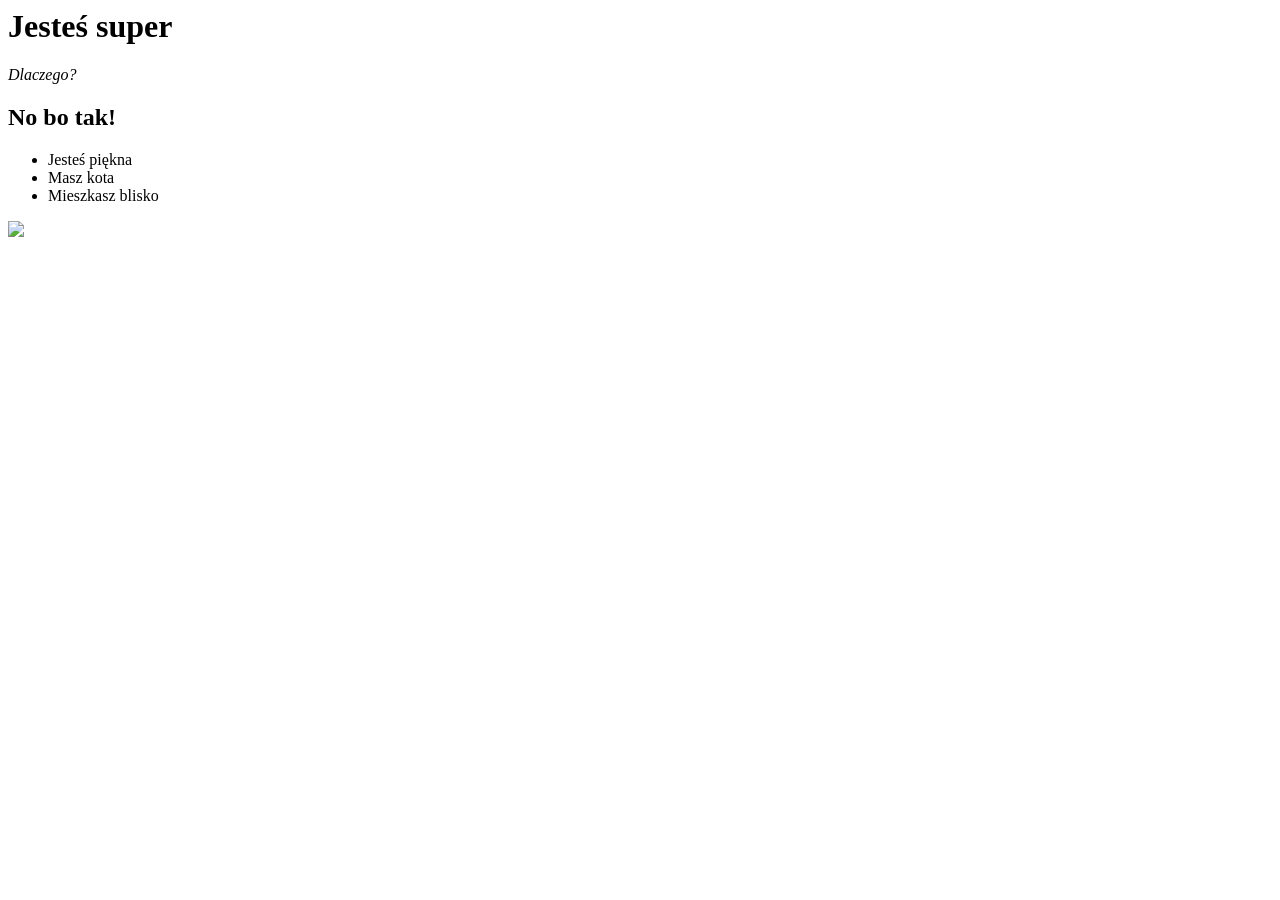
==== index.html @ 2a78205d "Add files via upload" ====
<!DOCTYPE: html>
<html>
  <head>
    <title>Elo elo</title>
  </head>
<body>
  <h1>Jesteś super</h1>
  <p><em>Dlaczego?</em></p>
  <h2>No bo tak!</h2>
  <ul>
    <li>Jesteś piękna</li>
    <li>Masz kota</li>
    <li>Mieszkasz blisko</li>
  </ul>
  <img src="https://haft-wzory.pl/wp-content/uploads/2018/09/serce_aplikacja-324x324.jpg" />
  <br>
  <iframe width="560" height="315" src="https://www.youtube.com/embed/lHxG6O0MY40?si=_wbhn8io9jqUIUYo" title="YouTube video player" frameborder="0" allow="accelerometer; autoplay; clipboard-write; encrypted-media; gyroscope; picture-in-picture; web-share" referrerpolicy="strict-origin-when-cross-origin" allowfullscreen></iframe>
  </body>
</html>
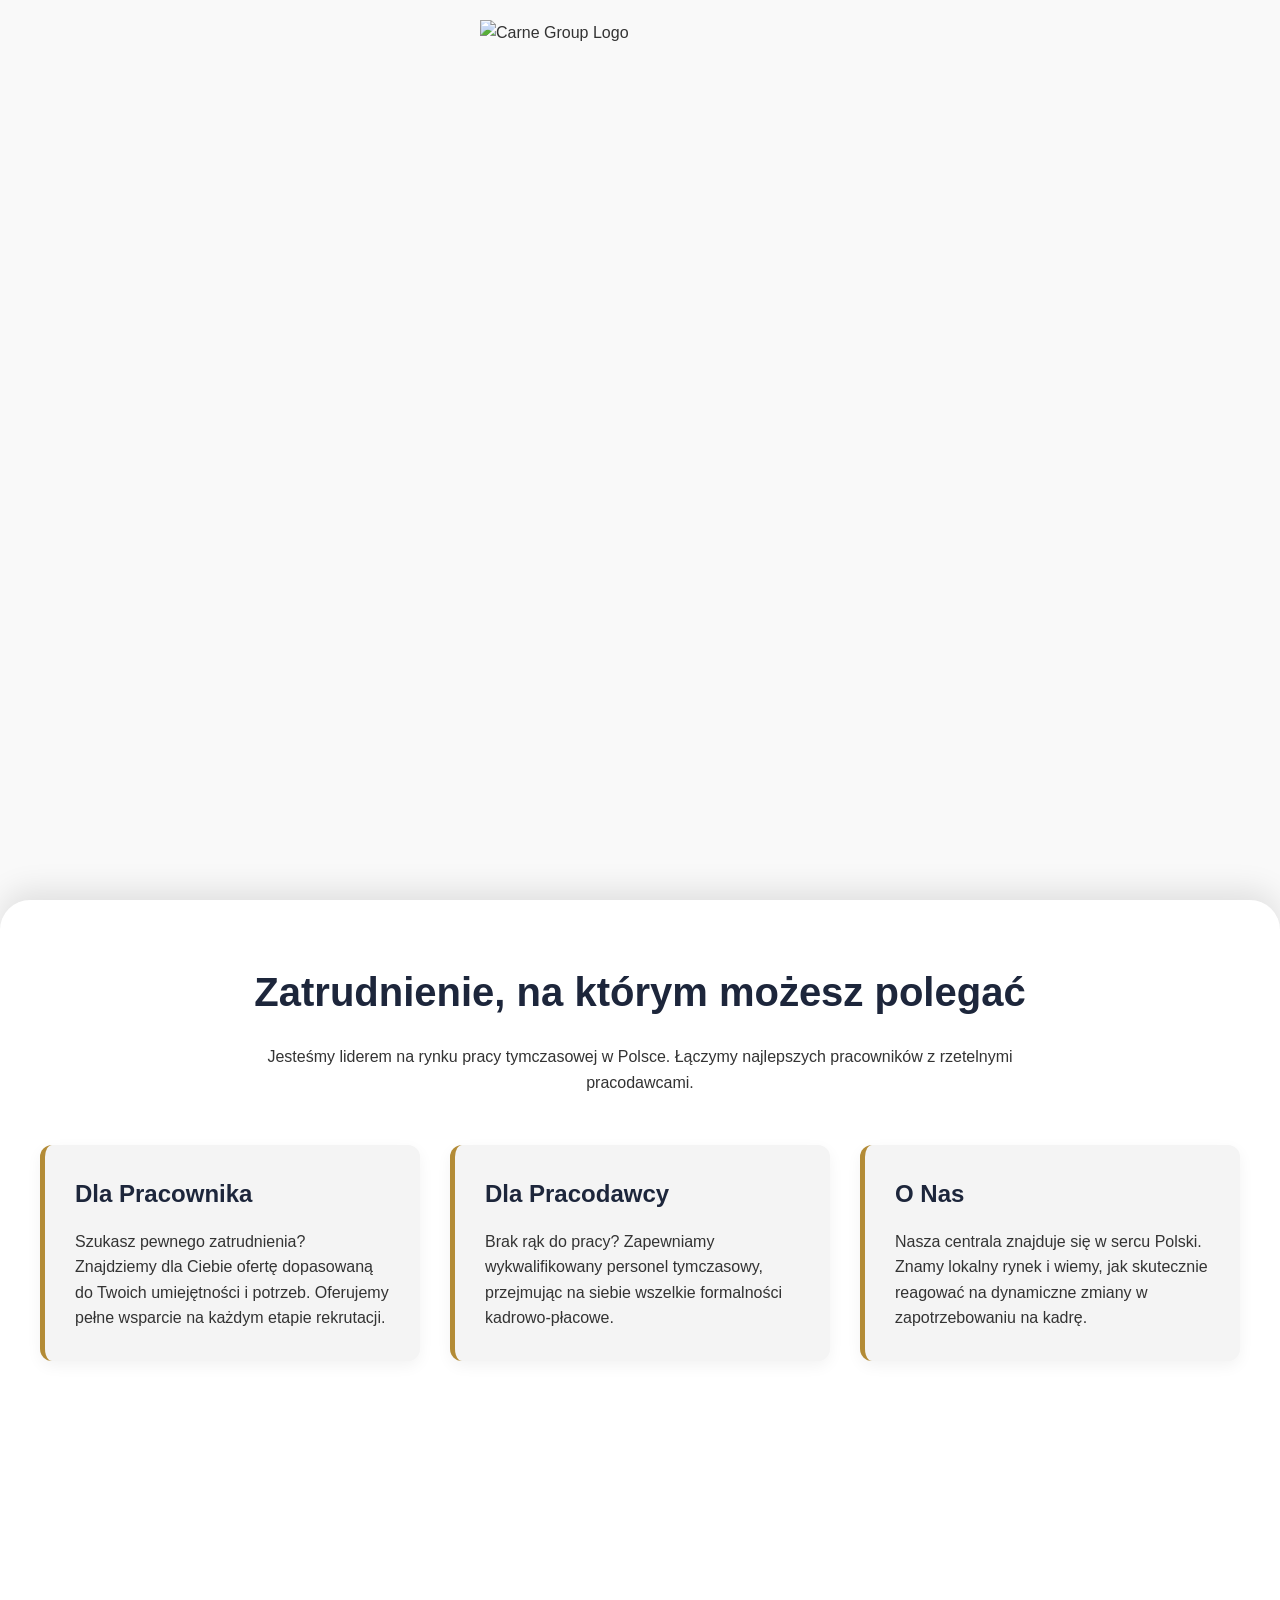
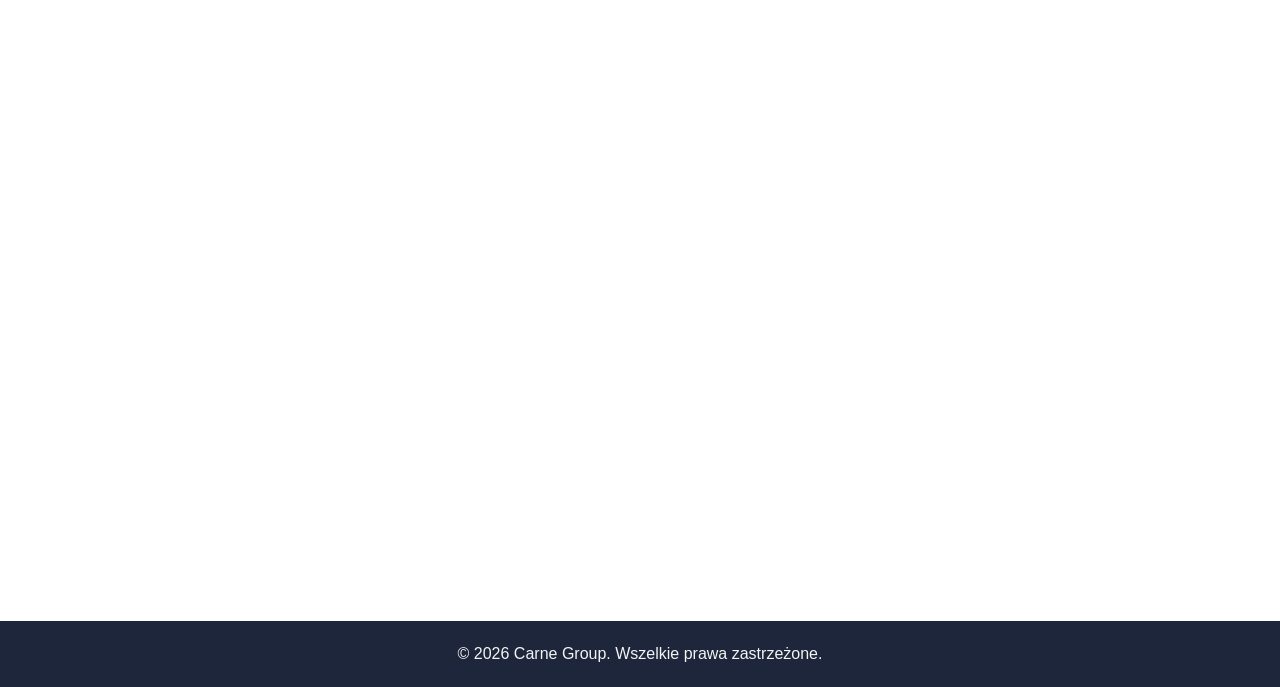
==== commit fccc9c40: "Add files via upload" ====
--- a/index.html
+++ b/index.html
@@ -1,19 +1,53 @@
-<!DOCTYPE: html>
-<html>
-  <head>
-    <title>Elo elo</title>
-  </head>
+<!DOCTYPE html>
+<html lang="pl">
+<head>
+    <meta charset="UTF-8">
+    <meta name="viewport" content="width=device-width, initial-scale=1.0">
+    <title>Carne Group - Agencja Pracy Tymczasowej</title>
+    <link rel="stylesheet" href="style.css">
+</head>
 <body>
-  <h1>Jesteś super</h1>
-  <p><em>Dlaczego?</em></p>
-  <h2>No bo tak!</h2>
-  <ul>
-    <li>Jesteś piękna</li>
-    <li>Masz kota</li>
-    <li>Mieszkasz blisko</li>
-  </ul>
-  <img src="https://haft-wzory.pl/wp-content/uploads/2018/09/serce_aplikacja-324x324.jpg" />
-  <br>
-  <iframe width="560" height="315" src="https://www.youtube.com/embed/lHxG6O0MY40?si=_wbhn8io9jqUIUYo" title="YouTube video player" frameborder="0" allow="accelerometer; autoplay; clipboard-write; encrypted-media; gyroscope; picture-in-picture; web-share" referrerpolicy="strict-origin-when-cross-origin" allowfullscreen></iframe>
-  </body>
+
+    <!-- Tło ze zdjęciem Torunia -->
+    <div class="hero-background"></div>
+
+    <!-- Pasek nawigacji z logo -->
+    <header class="navbar">
+        <div class="logo-wrapper">
+            <img src="https://encrypted-tbn0.gstatic.com/images?q=tbn:ANd9GcRkqQ-SFE1Y2m20-_0-oo4zkjGlTh2aI6SYUCr0397l5CehAdr37hMRtVAQ&s=10" alt="Carne Group Logo" class="logo-img">
+        </div>
+    </header>
+
+    <!-- Główna treść strony -->
+    <main class="content">
+        <section class="intro">
+            <h1>Zatrudnienie, na którym możesz polegać</h1>
+            <p>Jesteśmy liderem na rynku pracy tymczasowej w Polsce. Łączymy najlepszych pracowników z rzetelnymi pracodawcami.</p>
+        </section>
+
+        <section class="services">
+            <div class="card">
+                <h2>Dla Pracownika</h2>
+                <p>Szukasz pewnego zatrudnienia? Znajdziemy dla Ciebie ofertę dopasowaną do Twoich umiejętności i potrzeb. Oferujemy pełne wsparcie na każdym etapie rekrutacji.</p>
+            </div>
+            <div class="card">
+                <h2>Dla Pracodawcy</h2>
+                <p>Brak rąk do pracy? Zapewniamy wykwalifikowany personel tymczasowy, przejmując na siebie wszelkie formalności kadrowo-płacowe.</p>
+            </div>
+            <div class="card">
+                <h2>O Nas</h2>
+                <p>Nasza centrala znajduje się w sercu Polski. Znamy lokalny rynek i wiemy, jak skutecznie reagować na dynamiczne zmiany w zapotrzebowaniu na kadrę.</p>
+            </div>
+        </section>
+        
+        <!-- Dodatkowa pusta przestrzeń, aby można było przetestować przewijanie -->
+        <div class="spacer"></div>
+    </main>
+
+    <footer>
+        <p>&copy; 2026 Carne Group. Wszelkie prawa zastrzeżone.</p>
+    </footer>
+
+    <script src="script.js"></script>
+</body>
 </html>
--- a/style.css
+++ b/style.css
@@ -0,0 +1,150 @@
+/* Zmienne kolorystyczne dopasowane do logo Carne Group */
+:root {
+    --primary-dark: #1d263b; /* Ciemnogranatowe tło logo */
+    --gold: #b38b36;
+    --text-light: #f4f4f4;
+}
+
+* {
+    box-sizing: border-box;
+    margin: 0;
+    padding: 0;
+}
+
+body {
+    font-family: 'Segoe UI', Roboto, Helvetica, Arial, sans-serif;
+    color: #333;
+    line-height: 1.6;
+    background-color: #f9f9f9;
+}
+
+/* =========================================
+   TŁO - Toruńska Starówka
+   ========================================= */
+.hero-background {
+    position: fixed;
+    top: 0;
+    left: 0;
+    width: 100%;
+    height: 100vh;
+    /* Zmień 'torun.jpg' na plik ze zdjęciem z Pałacu Romantycznego */
+    background: url('https://www.tripsk.pl/wp-content/uploads/2017/02/Panorama-Torunia.jpg') center center/cover no-repeat;
+    z-index: -1;
+    transition: opacity 0.8s ease-in-out;
+}
+
+/* Kiedy strona jest przewinięta, tło znika */
+body.scrolled .hero-background {
+    opacity: 0;
+}
+
+/* =========================================
+   NAWIGACJA I LOGO
+   ========================================= */
+.navbar {
+    position: fixed;
+    top: 0;
+    left: 0;
+    width: 100%;
+    height: 120px;
+    display: flex;
+    justify-content: center;
+    align-items: center;
+    background-color: transparent;
+    transition: background-color 0.5s ease, height 0.5s ease, box-shadow 0.5s ease;
+    z-index: 100;
+}
+
+/* Zmiana paska nawigacji po przewinięciu */
+body.scrolled .navbar {
+    background-color: var(--primary-dark);
+    height: 70px;
+    box-shadow: 0 4px 10px rgba(0, 0, 0, 0.2);
+}
+
+/* Kontener na logo używa ukrywania nadmiaru (overflow: hidden),
+   aby "odciąć" tekst po przewinięciu strony */
+.logo-wrapper {
+    height: 80px;
+    width: 320px; /* Szerokość pełnego logo */
+    overflow: hidden;
+    display: flex;
+    justify-content: flex-start;
+    transition: width 0.6s cubic-bezier(0.25, 1, 0.5, 1), height 0.6s ease;
+}
+
+.logo-img {
+    height: 100%;
+    width: auto;
+    object-fit: cover;
+    object-position: left; /* Zatrzymuje obraz po lewej stronie, gdzie jest sygnet */
+}
+
+/* Zmiana logo po przewinięciu - zwężamy kontener do rozmiaru samego sygnetu */
+body.scrolled .logo-wrapper {
+    width: 85px; /* Szerokość samego sygnetu "C/G" */
+    height: 55px;
+}
+
+/* =========================================
+   TREŚĆ STRONY
+   ========================================= */
+.content {
+    margin-top: 100vh; /* Zsuwa treść poniżej początkowego pełnego ekranu tła */
+    background-color: #fff;
+    padding: 60px 20px;
+    border-top-left-radius: 30px;
+    border-top-right-radius: 30px;
+    box-shadow: 0 -10px 30px rgba(0,0,0,0.1);
+}
+
+.intro {
+    text-align: center;
+    max-width: 800px;
+    margin: 0 auto 50px auto;
+}
+
+.intro h1 {
+    color: var(--primary-dark);
+    font-size: 2.5rem;
+    margin-bottom: 20px;
+}
+
+.services {
+    display: flex;
+    flex-wrap: wrap;
+    gap: 30px;
+    justify-content: center;
+    max-width: 1200px;
+    margin: 0 auto;
+}
+
+.card {
+    background: #f4f4f4;
+    padding: 30px;
+    border-radius: 12px;
+    flex: 1 1 300px;
+    box-shadow: 0 5px 15px rgba(0,0,0,0.05);
+    border-left: 5px solid var(--gold);
+    transition: transform 0.3s ease;
+}
+
+.card:hover {
+    transform: translateY(-5px);
+}
+
+.card h2 {
+    color: var(--primary-dark);
+    margin-bottom: 15px;
+}
+
+.spacer {
+    height: 800px; /* Dodane tylko do testowania efektu scrollowania */
+}
+
+footer {
+    background-color: var(--primary-dark);
+    color: var(--text-light);
+    text-align: center;
+    padding: 20px;
+}
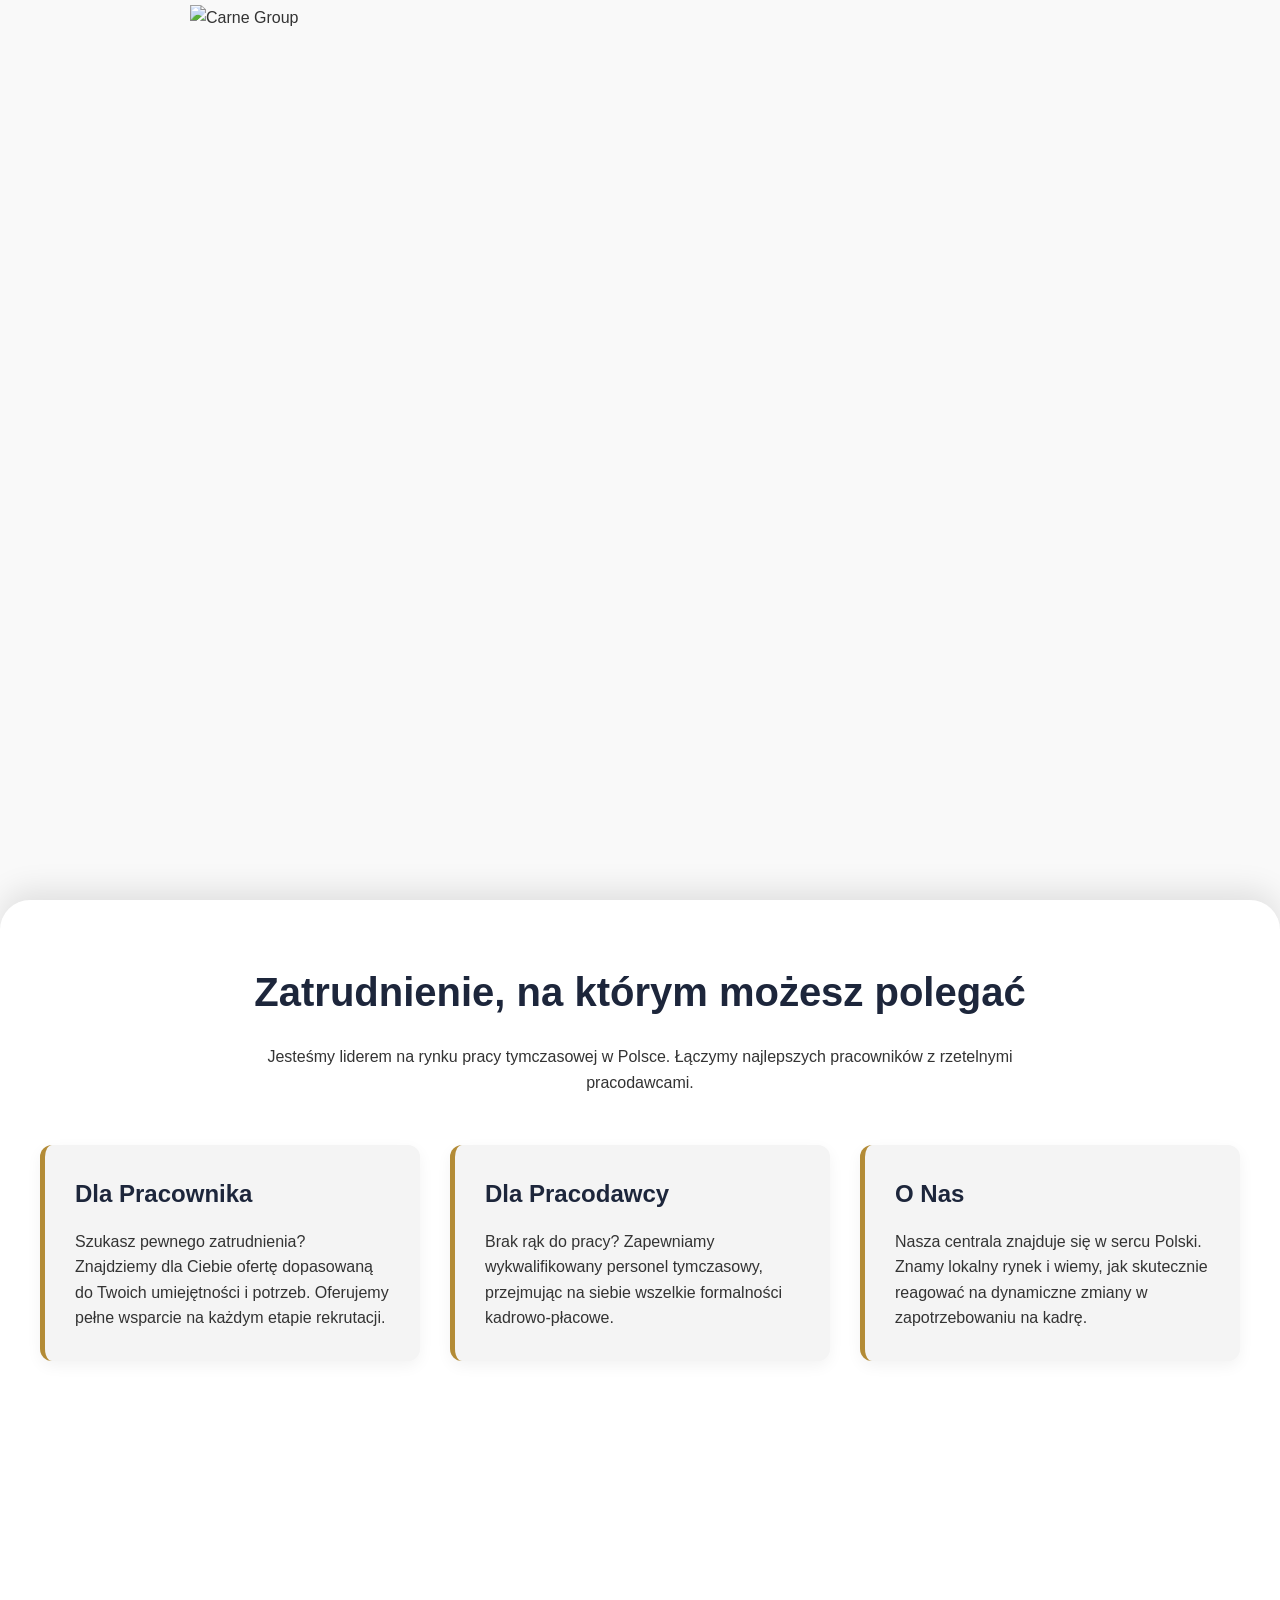
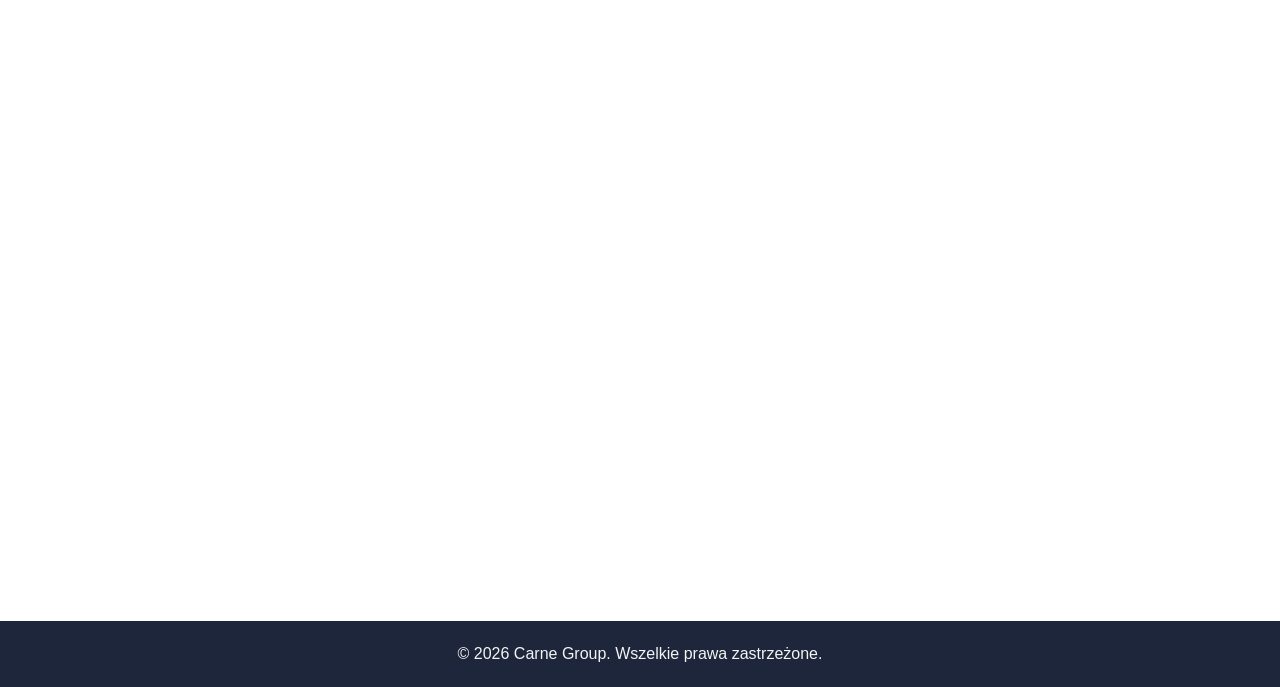
==== commit a130dd66: "Add files via upload" ====
--- a/index.html
+++ b/index.html
@@ -8,17 +8,18 @@
 </head>
 <body>
 
-    <!-- Tło ze zdjęciem Torunia -->
     <div class="hero-background"></div>
 
-    <!-- Pasek nawigacji z logo -->
     <header class="navbar">
         <div class="logo-wrapper">
-            <img src="https://encrypted-tbn0.gstatic.com/images?q=tbn:ANd9GcRkqQ-SFE1Y2m20-_0-oo4zkjGlTh2aI6SYUCr0397l5CehAdr37hMRtVAQ&s=10" alt="Carne Group Logo" class="logo-img">
+            <img
+                class="logo-img"
+                src="https://uploads.onecompiler.io/44y5fmx2z/1786643445134/images-removebg-preview.png"
+                alt="Carne Group"
+            >
         </div>
     </header>
 
-    <!-- Główna treść strony -->
     <main class="content">
         <section class="intro">
             <h1>Zatrudnienie, na którym możesz polegać</h1>
@@ -30,17 +31,18 @@
                 <h2>Dla Pracownika</h2>
                 <p>Szukasz pewnego zatrudnienia? Znajdziemy dla Ciebie ofertę dopasowaną do Twoich umiejętności i potrzeb. Oferujemy pełne wsparcie na każdym etapie rekrutacji.</p>
             </div>
+
             <div class="card">
                 <h2>Dla Pracodawcy</h2>
                 <p>Brak rąk do pracy? Zapewniamy wykwalifikowany personel tymczasowy, przejmując na siebie wszelkie formalności kadrowo-płacowe.</p>
             </div>
+
             <div class="card">
                 <h2>O Nas</h2>
                 <p>Nasza centrala znajduje się w sercu Polski. Znamy lokalny rynek i wiemy, jak skutecznie reagować na dynamiczne zmiany w zapotrzebowaniu na kadrę.</p>
             </div>
         </section>
-        
-        <!-- Dodatkowa pusta przestrzeń, aby można było przetestować przewijanie -->
+
         <div class="spacer"></div>
     </main>
 
--- a/style.css
+++ b/style.css
@@ -1,6 +1,5 @@
-/* Zmienne kolorystyczne dopasowane do logo Carne Group */
 :root {
-    --primary-dark: #1d263b; /* Ciemnogranatowe tło logo */
+    --primary-dark: #1d263b;
     --gold: #b38b36;
     --text-light: #f4f4f4;
 }
@@ -18,35 +17,25 @@
     background-color: #f9f9f9;
 }
 
-/* =========================================
-   TŁO - Toruńska Starówka
-   ========================================= */
 .hero-background {
     position: fixed;
-    top: 0;
-    left: 0;
-    width: 100%;
+    inset: 0;
     height: 100vh;
-    /* Zmień 'torun.jpg' na plik ze zdjęciem z Pałacu Romantycznego */
     background: url('https://www.tripsk.pl/wp-content/uploads/2017/02/Panorama-Torunia.jpg') center center/cover no-repeat;
     z-index: -1;
     transition: opacity 0.8s ease-in-out;
 }
 
-/* Kiedy strona jest przewinięta, tło znika */
 body.scrolled .hero-background {
     opacity: 0;
 }
 
-/* =========================================
-   NAWIGACJA I LOGO
-   ========================================= */
 .navbar {
     position: fixed;
     top: 0;
     left: 0;
     width: 100%;
-    height: 120px;
+    height: 400px;
     display: flex;
     justify-content: center;
     align-items: center;
@@ -55,53 +44,64 @@
     z-index: 100;
 }
 
-/* Zmiana paska nawigacji po przewinięciu */
+.logo-wrapper {
+    position: absolute;
+    left: 50%;
+    top: 50%;
+    transform: translate(-50%, -50%);
+    width: 900px;
+    height: 390px;
+    display: flex;
+    align-items: center;
+    justify-content: center;
+    overflow: hidden;
+    transition: width 0.6s ease, height 0.6s ease, left 0.6s ease, top 0.6s ease, transform 0.6s ease;
+}
+
+.logo-img {
+    display: block;
+    width: 100%;
+    height: 100%;
+    max-width: 900px;
+    max-height: 390px;
+    object-fit: contain;
+}
+
 body.scrolled .navbar {
     background-color: var(--primary-dark);
     height: 70px;
     box-shadow: 0 4px 10px rgba(0, 0, 0, 0.2);
 }
 
-/* Kontener na logo używa ukrywania nadmiaru (overflow: hidden),
-   aby "odciąć" tekst po przewinięciu strony */
-.logo-wrapper {
-    height: 80px;
-    width: 320px; /* Szerokość pełnego logo */
-    overflow: hidden;
-    display: flex;
-    justify-content: flex-start;
-    transition: width 0.6s cubic-bezier(0.25, 1, 0.5, 1), height 0.6s ease;
+body.scrolled .logo-wrapper {
+    left: 50%;
+    top: 50%;
+    transform: translate(-50%, -50%);
+    width: 85px;
+    height: 55px;
+    justify-content: center;
 }
 
-.logo-img {
-    height: 100%;
+body.scrolled .logo-img {
     width: auto;
-    object-fit: cover;
-    object-position: left; /* Zatrzymuje obraz po lewej stronie, gdzie jest sygnet */
+    height: 55px;
+    max-width: 85px;
+    object-fit: contain;
 }
 
-/* Zmiana logo po przewinięciu - zwężamy kontener do rozmiaru samego sygnetu */
-body.scrolled .logo-wrapper {
-    width: 85px; /* Szerokość samego sygnetu "C/G" */
-    height: 55px;
-}
-
-/* =========================================
-   TREŚĆ STRONY
-   ========================================= */
 .content {
-    margin-top: 100vh; /* Zsuwa treść poniżej początkowego pełnego ekranu tła */
+    margin-top: 100vh;
     background-color: #fff;
     padding: 60px 20px;
     border-top-left-radius: 30px;
     border-top-right-radius: 30px;
-    box-shadow: 0 -10px 30px rgba(0,0,0,0.1);
+    box-shadow: 0 -10px 30px rgba(0, 0, 0, 0.1);
 }
 
 .intro {
     text-align: center;
     max-width: 800px;
-    margin: 0 auto 50px auto;
+    margin: 0 auto 50px;
 }
 
 .intro h1 {
@@ -124,7 +124,7 @@
     padding: 30px;
     border-radius: 12px;
     flex: 1 1 300px;
-    box-shadow: 0 5px 15px rgba(0,0,0,0.05);
+    box-shadow: 0 5px 15px rgba(0, 0, 0, 0.05);
     border-left: 5px solid var(--gold);
     transition: transform 0.3s ease;
 }
@@ -139,7 +139,7 @@
 }
 
 .spacer {
-    height: 800px; /* Dodane tylko do testowania efektu scrollowania */
+    height: 800px;
 }
 
 footer {
@@ -147,4 +147,37 @@
     color: var(--text-light);
     text-align: center;
     padding: 20px;
+}
+
+@media (max-width: 900px) {
+    .navbar {
+        height: 320px;
+    }
+
+    .logo-wrapper {
+        width: 95vw;
+        height: 310px;
+    }
+
+    .logo-img {
+        max-width: 95vw;
+        max-height: 310px;
+    }
+}
+
+@media (max-width: 600px) {
+    .navbar {
+        height: 240px;
+    }
+
+    .logo-wrapper {
+        width: 100%;
+        height: 230px;
+    }
+
+    .logo-img {
+        width: 100%;
+        max-width: 100%;
+        max-height: 230px;
+    }
 }
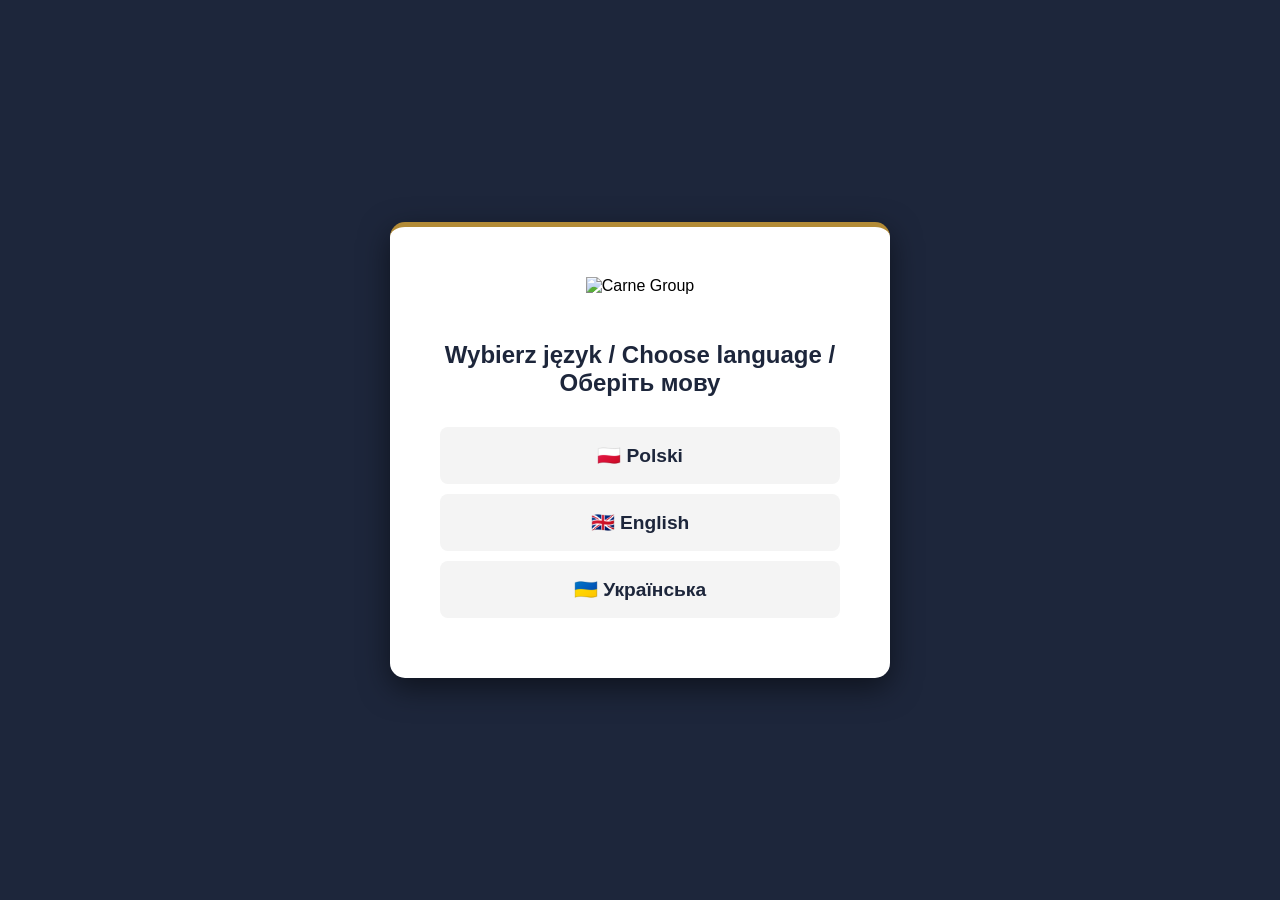
==== commit 083252b5: "Rename index(1).html to index.html" ====
--- a/index.html
+++ b/index.html
@@ -3,53 +3,99 @@
 <head>
     <meta charset="UTF-8">
     <meta name="viewport" content="width=device-width, initial-scale=1.0">
-    <title>Carne Group - Agencja Pracy Tymczasowej</title>
-    <link rel="stylesheet" href="style.css">
+    <title>Wybierz język / Choose language - Carne Group</title>
+    <style>
+        * {
+            box-sizing: border-box;
+        }
+
+        body {
+            margin: 0;
+            padding: 20px;
+            min-height: 100vh;
+            display: flex;
+            justify-content: center;
+            align-items: center;
+            background-color: #1d263b;
+            font-family: 'Segoe UI', sans-serif;
+            text-align: center;
+        }
+
+        .lang-container {
+            width: 100%;
+            max-width: 500px;
+            background: white;
+            padding: 50px;
+            border-radius: 15px;
+            box-shadow: 0 10px 30px rgba(0, 0, 0, 0.5);
+            border-top: 5px solid #b38b36;
+        }
+
+        .logo {
+            max-width: 200px;
+            width: 100%;
+            margin-bottom: 30px;
+        }
+
+        h1 {
+            color: #1d263b;
+            font-size: 1.5rem;
+            margin-bottom: 30px;
+        }
+
+        .btn-lang {
+            display: block;
+            width: 100%;
+            padding: 15px 30px;
+            margin: 10px 0;
+            background-color: #f4f4f4;
+            color: #1d263b;
+            text-decoration: none;
+            font-size: 1.2rem;
+            font-weight: bold;
+            border-radius: 8px;
+            transition: all 0.3s ease;
+            border: 2px solid transparent;
+        }
+
+        .btn-lang:hover {
+            background-color: #b38b36;
+            color: white;
+            border-color: #b38b36;
+            transform: translateY(-3px);
+        }
+
+        @media (max-width: 600px) {
+            .lang-container {
+                padding: 30px 20px;
+            }
+
+            h1 {
+                font-size: 1.2rem;
+            }
+
+            .btn-lang {
+                font-size: 1rem;
+                padding: 13px 20px;
+            }
+        }
+    </style>
 </head>
 <body>
 
-    <div class="hero-background"></div>
+    <div class="lang-container">
+        <img
+            src="https://uploads.onecompiler.io/44y5fmx2z/1786643445134/images-removebg-preview.png"
+            alt="Carne Group"
+            class="logo"
+        >
 
-    <header class="navbar">
-        <div class="logo-wrapper">
-            <img
-                class="logo-img"
-                src="https://uploads.onecompiler.io/44y5fmx2z/1786643445134/images-removebg-preview.png"
-                alt="Carne Group"
-            >
-        </div>
-    </header>
+        <h1>Wybierz język / Choose language / Оберіть мову</h1>
 
-    <main class="content">
-        <section class="intro">
-            <h1>Zatrudnienie, na którym możesz polegać</h1>
-            <p>Jesteśmy liderem na rynku pracy tymczasowej w Polsce. Łączymy najlepszych pracowników z rzetelnymi pracodawcami.</p>
-        </section>
+        <a href="pl.html" class="btn-lang">🇵🇱 Polski</a>
+        <a href="eng.html" class="btn-lang">🇬🇧 English</a>
+        <a href="ua.html" class="btn-lang">🇺🇦 Українська</a>
+    </div>
 
-        <section class="services">
-            <div class="card">
-                <h2>Dla Pracownika</h2>
-                <p>Szukasz pewnego zatrudnienia? Znajdziemy dla Ciebie ofertę dopasowaną do Twoich umiejętności i potrzeb. Oferujemy pełne wsparcie na każdym etapie rekrutacji.</p>
-            </div>
-
-            <div class="card">
-                <h2>Dla Pracodawcy</h2>
-                <p>Brak rąk do pracy? Zapewniamy wykwalifikowany personel tymczasowy, przejmując na siebie wszelkie formalności kadrowo-płacowe.</p>
-            </div>
-
-            <div class="card">
-                <h2>O Nas</h2>
-                <p>Nasza centrala znajduje się w sercu Polski. Znamy lokalny rynek i wiemy, jak skutecznie reagować na dynamiczne zmiany w zapotrzebowaniu na kadrę.</p>
-            </div>
-        </section>
-
-        <div class="spacer"></div>
-    </main>
-
-    <footer>
-        <p>&copy; 2026 Carne Group. Wszelkie prawa zastrzeżone.</p>
-    </footer>
-
-    <script src="script.js"></script>
 </body>
-</html>+</html>
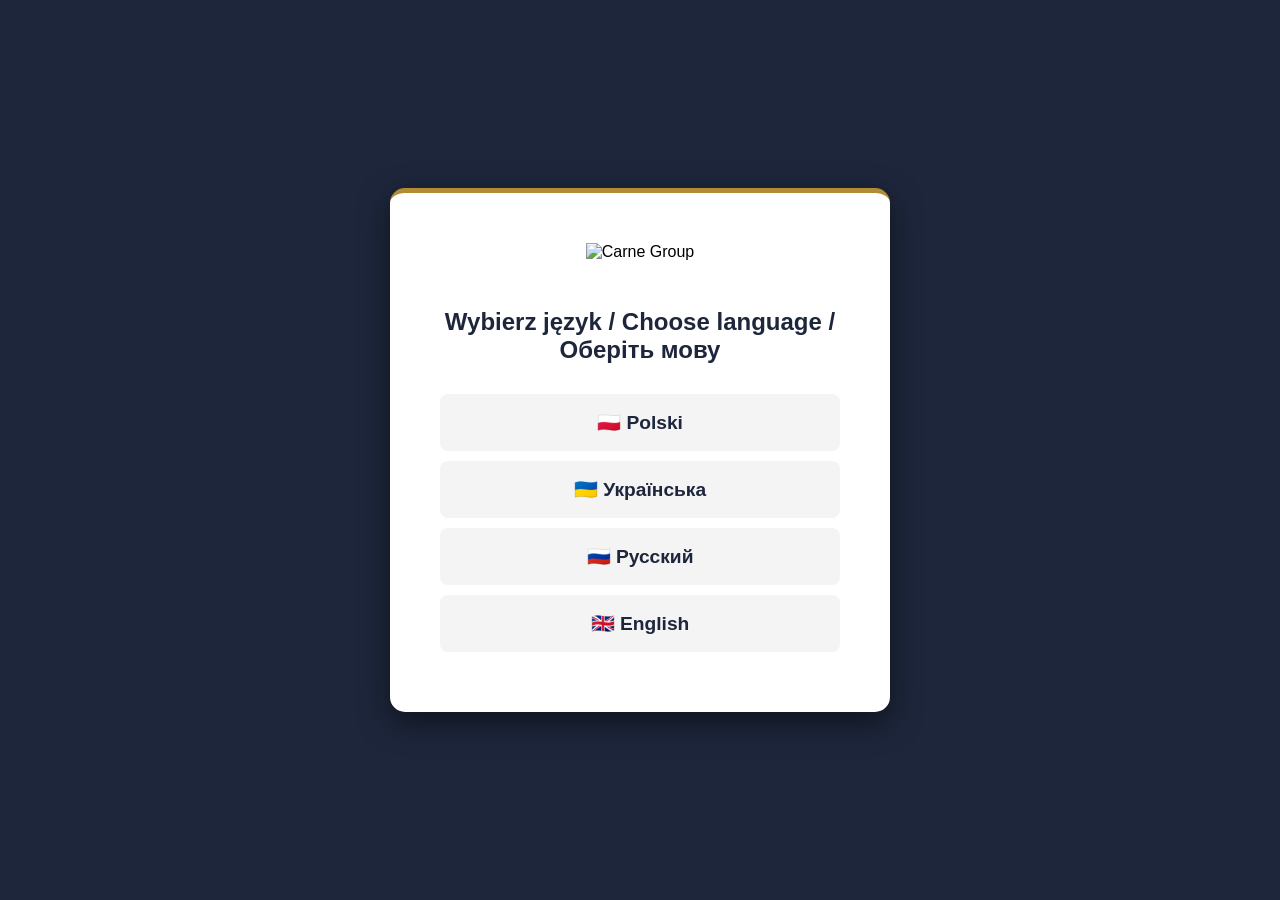
==== commit 85cdc4dc: "Add files via upload" ====
--- a/index.html
+++ b/index.html
@@ -56,6 +56,8 @@
             border-radius: 8px;
             transition: all 0.3s ease;
             border: 2px solid transparent;
+            cursor: pointer; /* Dodane dla przycisków */
+            font-family: inherit; /* Dodane, by czcionka dziedziczyła się poprawnie */
         }
 
         .btn-lang:hover {
@@ -91,11 +93,11 @@
         >
 
         <h1>Wybierz język / Choose language / Оберіть мову</h1>
-
-        <a href="pl.html" class="btn-lang">🇵🇱 Polski</a>
-        <a href="eng.html" class="btn-lang">🇬🇧 English</a>
-        <a href="ua.html" class="btn-lang">🇺🇦 Українська</a>
+        <button onclick="enterSite('pl')" class="btn-lang">🇵🇱 Polski</button>
+        <button onclick="enterSite('ua')" class="btn-lang">🇺🇦 Українська</button>
+        <button onclick="enterSite('ru')" class="btn-lang">🇷🇺 Русский</button>
+        <button onclick="enterSite('en')" class="btn-lang">🇬🇧 English</button>
     </div>
-
+    <script src="script.js"></script>
 </body>
-</html>
+</html>
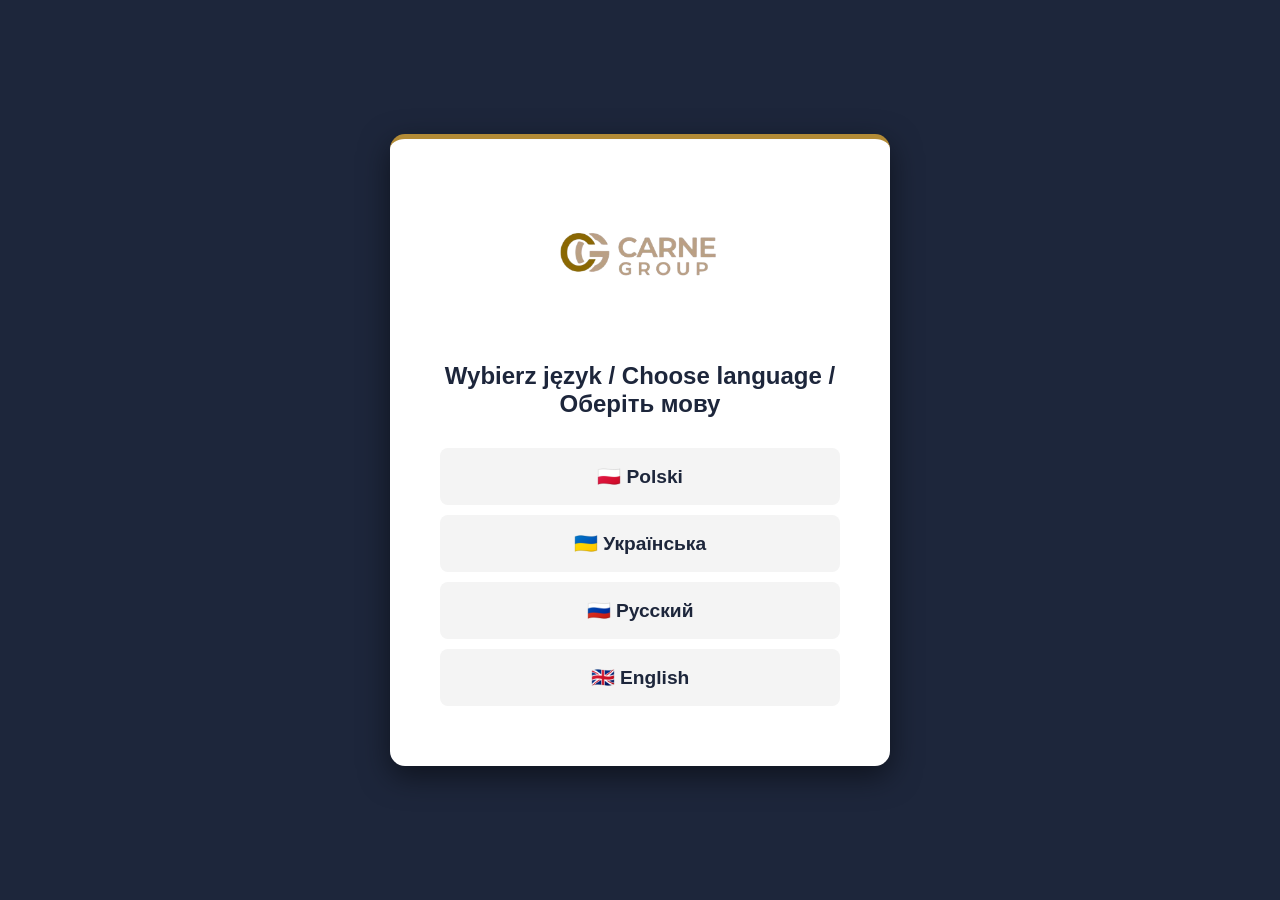
==== commit e65ce27a: "Update logo image source in index.html" ====
--- a/index.html
+++ b/index.html
@@ -87,7 +87,7 @@
 
     <div class="lang-container">
         <img
-            src="https://uploads.onecompiler.io/44y5fmx2z/1786643445134/images-removebg-preview.png"
+            src="carnelogo.png"
             alt="Carne Group"
             class="logo"
         >
@@ -100,4 +100,4 @@
     </div>
     <script src="script.js"></script>
 </body>
-</html>+</html>
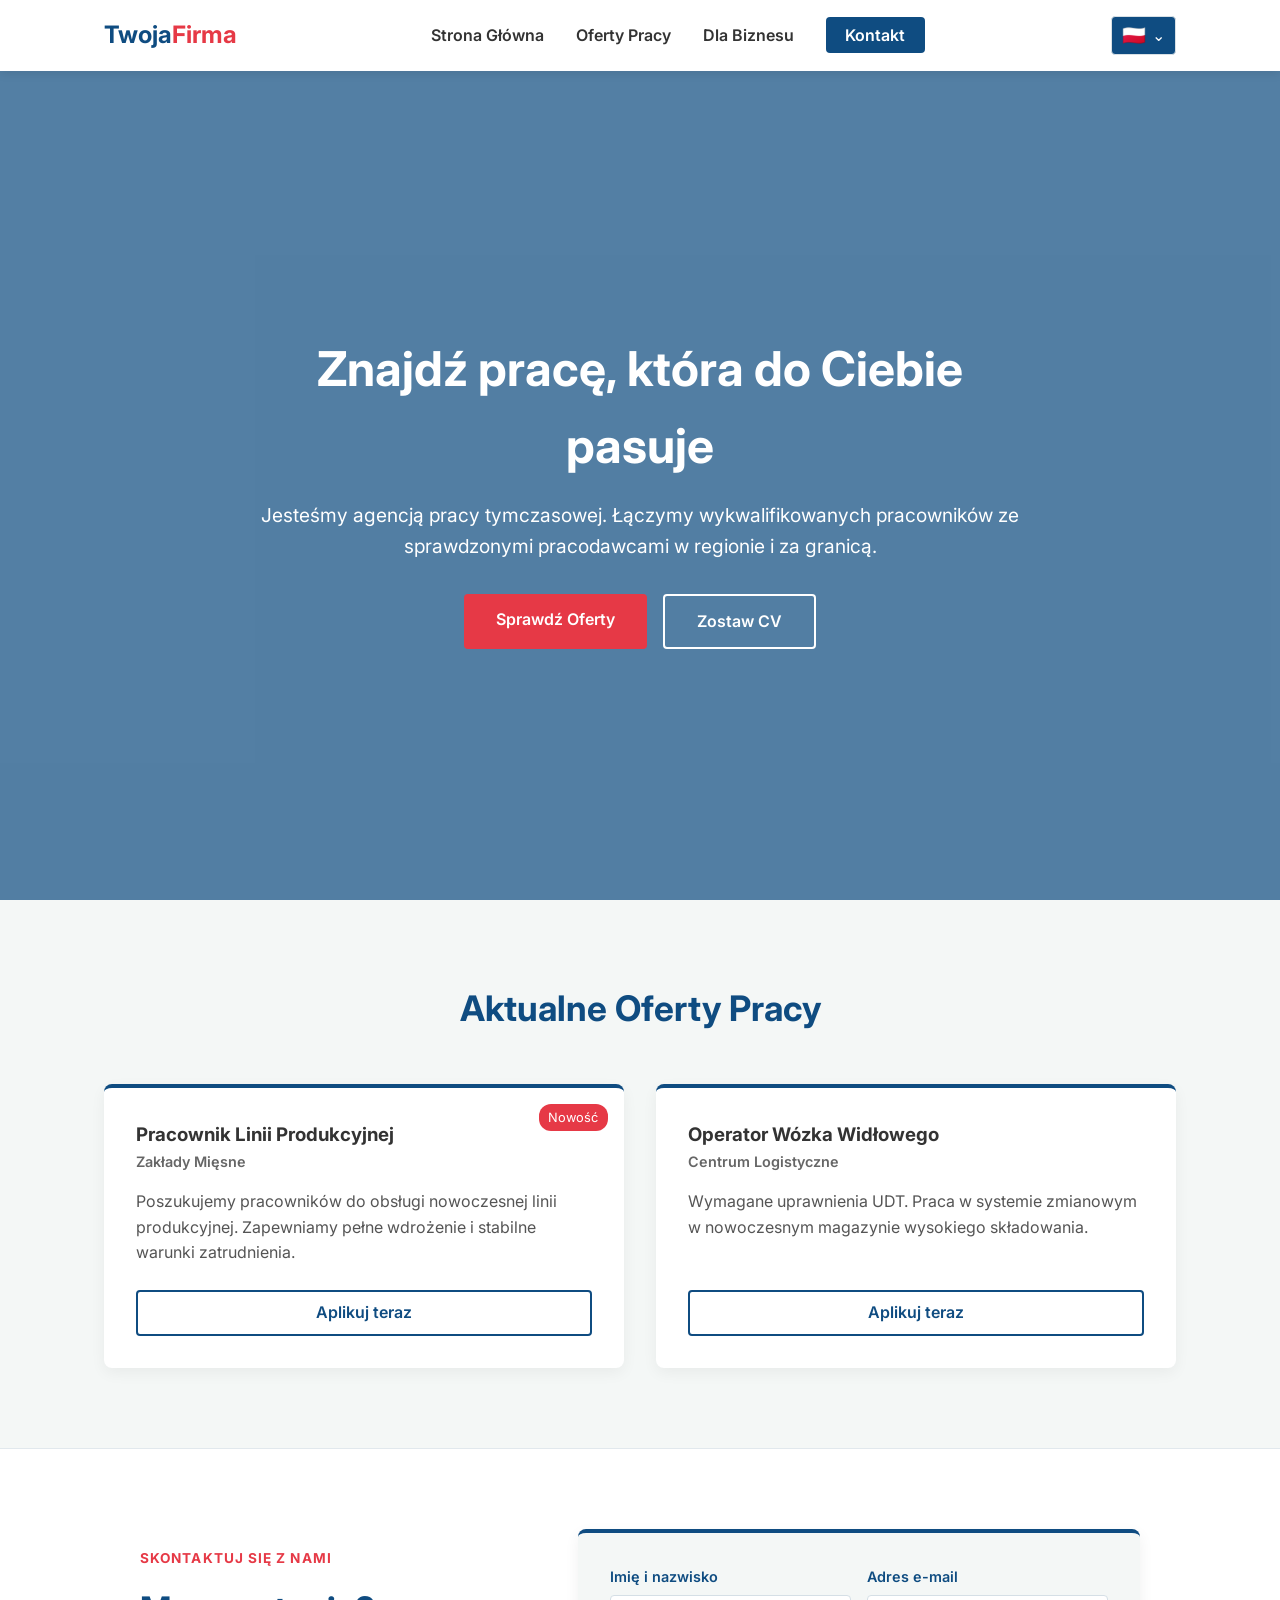
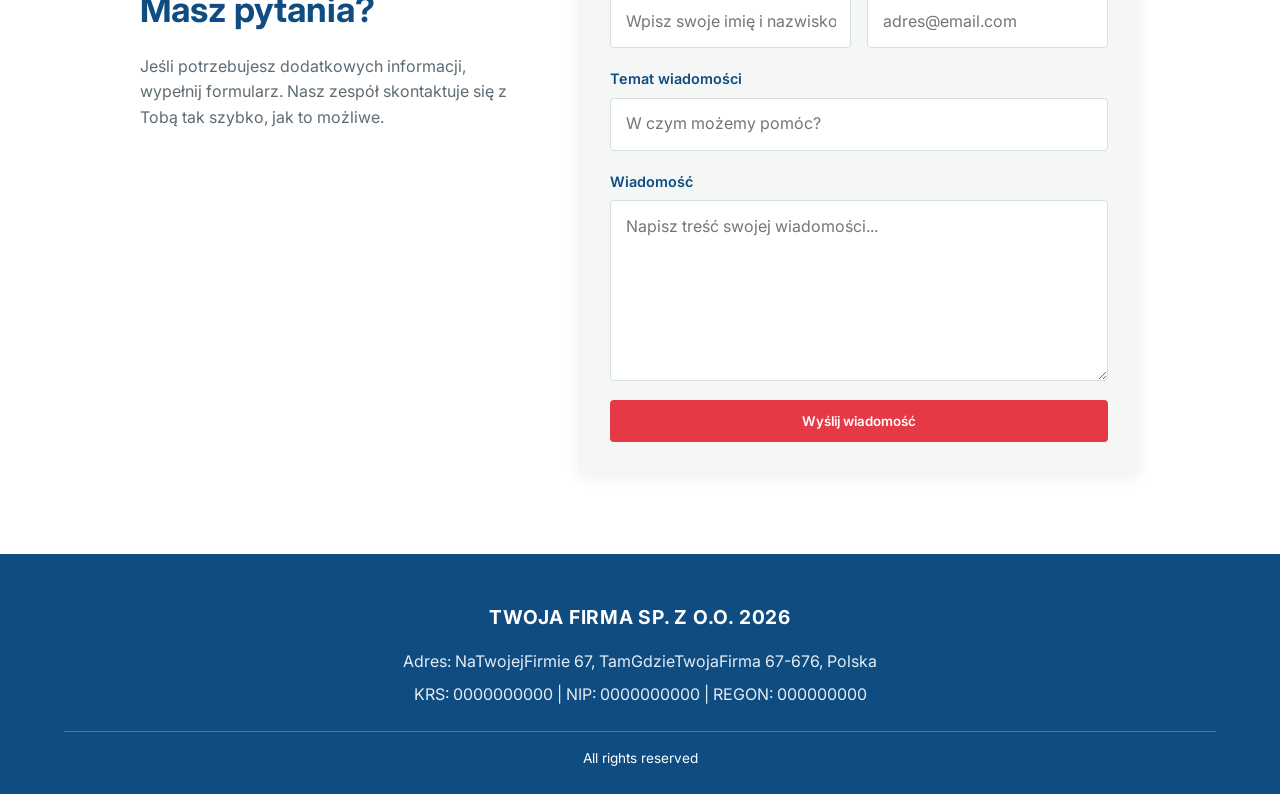
==== commit d76c6862: "Add files via upload" ====
--- a/index.html
+++ b/index.html
@@ -3,101 +3,131 @@
 <head>
     <meta charset="UTF-8">
     <meta name="viewport" content="width=device-width, initial-scale=1.0">
-    <title>Wybierz język / Choose language - Carne Group</title>
-    <style>
-        * {
-            box-sizing: border-box;
-        }
-
-        body {
-            margin: 0;
-            padding: 20px;
-            min-height: 100vh;
-            display: flex;
-            justify-content: center;
-            align-items: center;
-            background-color: #1d263b;
-            font-family: 'Segoe UI', sans-serif;
-            text-align: center;
-        }
-
-        .lang-container {
-            width: 100%;
-            max-width: 500px;
-            background: white;
-            padding: 50px;
-            border-radius: 15px;
-            box-shadow: 0 10px 30px rgba(0, 0, 0, 0.5);
-            border-top: 5px solid #b38b36;
-        }
-
-        .logo {
-            max-width: 200px;
-            width: 100%;
-            margin-bottom: 30px;
-        }
-
-        h1 {
-            color: #1d263b;
-            font-size: 1.5rem;
-            margin-bottom: 30px;
-        }
-
-        .btn-lang {
-            display: block;
-            width: 100%;
-            padding: 15px 30px;
-            margin: 10px 0;
-            background-color: #f4f4f4;
-            color: #1d263b;
-            text-decoration: none;
-            font-size: 1.2rem;
-            font-weight: bold;
-            border-radius: 8px;
-            transition: all 0.3s ease;
-            border: 2px solid transparent;
-            cursor: pointer; /* Dodane dla przycisków */
-            font-family: inherit; /* Dodane, by czcionka dziedziczyła się poprawnie */
-        }
-
-        .btn-lang:hover {
-            background-color: #b38b36;
-            color: white;
-            border-color: #b38b36;
-            transform: translateY(-3px);
-        }
-
-        @media (max-width: 600px) {
-            .lang-container {
-                padding: 30px 20px;
-            }
-
-            h1 {
-                font-size: 1.2rem;
-            }
-
-            .btn-lang {
-                font-size: 1rem;
-                padding: 13px 20px;
-            }
-        }
-    </style>
+    <title>Agencja HR | Szablon Korporacyjny</title>
+    <link rel="stylesheet" href="styles.css">
+    <link href="https://fonts.googleapis.com/css2?family=Inter:wght@300;400;600;700&display=swap" rel="stylesheet">
 </head>
 <body>
 
-    <div class="lang-container">
-        <img
-            src="carnelogo.png"
-            alt="Carne Group"
-            class="logo"
-        >
+    <header class="header">
+        <nav class="navbar">
+            <div class="logo">
+                <a href="#">Twoja<span>Firma</span></a>
+            </div>
 
-        <h1>Wybierz język / Choose language / Оберіть мову</h1>
-        <button onclick="enterSite('pl')" class="btn-lang">🇵🇱 Polski</button>
-        <button onclick="enterSite('ua')" class="btn-lang">🇺🇦 Українська</button>
-        <button onclick="enterSite('ru')" class="btn-lang">🇷🇺 Русский</button>
-        <button onclick="enterSite('en')" class="btn-lang">🇬🇧 English</button>
-    </div>
+            <ul class="nav-links">
+                <li><a href="#home">Strona Główna</a></li>
+                <li><a href="#oferty">Oferty Pracy</a></li>
+                <li><a href="#uslugi">Dla Biznesu</a></li>
+                <li><a href="#kontakt" class="nav-cta">Kontakt</a></li>
+            </ul>
+
+            <div class="language-selector">
+                <button class="language-button" type="button" aria-expanded="false" aria-label="Wybierz język">
+                    <span class="selected-flag">🇵🇱</span>
+                    <span class="language-arrow">⌄</span>
+                </button>
+
+                <div class="language-menu">
+                    <button type="button" data-language="pl">
+                        <span>🇵🇱</span> Polski
+                    </button>
+                    <button type="button" data-language="en">
+                        <span>🇬🇧</span> English
+                    </button>
+                    <button type="button" data-language="de">
+                        <span>🇩🇪</span> Deutsch
+                    </button>
+                </div>
+            </div>
+
+            <div class="burger">
+                <div class="line1"></div>
+                <div class="line2"></div>
+                <div class="line3"></div>
+            </div>
+        </nav>
+    </header>
+
+    <section id="home" class="hero panorama-bg">
+        <div class="hero-overlay"></div>
+        <div class="hero-content">
+            <h1>Znajdź pracę, która do Ciebie pasuje</h1>
+            <p>Jesteśmy agencją pracy tymczasowej. Łączymy wykwalifikowanych pracowników ze sprawdzonymi pracodawcami w regionie i za granicą.</p>
+            <div class="cta-group">
+                <a href="#oferty" class="btn btn-primary">Sprawdź Oferty</a>
+                <a href="#kontakt" class="btn btn-secondary">Zostaw CV</a>
+            </div>
+        </div>
+    </section>
+
+    <section id="oferty" class="job-offers-section">
+        <div class="container">
+            <h2>Aktualne Oferty Pracy</h2>
+            <div class="cards-grid">
+                <div class="job-card">
+                    <span class="job-badge">Nowość</span>
+                    <h3>Pracownik Linii Produkcyjnej</h3>
+                    <p class="company-name">Zakłady Mięsne</p>
+                    <p class="job-desc">Poszukujemy pracowników do obsługi nowoczesnej linii produkcyjnej. Zapewniamy pełne wdrożenie i stabilne warunki zatrudnienia.</p>
+                    <a href="#" class="btn btn-outline">Aplikuj teraz</a>
+                </div>
+
+                <div class="job-card">
+                    <h3>Operator Wózka Widłowego</h3>
+                    <p class="company-name">Centrum Logistyczne</p>
+                    <p class="job-desc">Wymagane uprawnienia UDT. Praca w systemie zmianowym w nowoczesnym magazynie wysokiego składowania.</p>
+                    <a href="#" class="btn btn-outline">Aplikuj teraz</a>
+                </div>
+            </div>
+        </div>
+    </section>
+
+    <section id="kontakt" class="contact-section">
+        <div class="contact-container">
+            <div class="contact-intro">
+                <span class="section-label">Skontaktuj się z nami</span>
+                <h2>Masz pytania?</h2>
+                <p>Jeśli potrzebujesz dodatkowych informacji, wypełnij formularz. Nasz zespół skontaktuje się z Tobą tak szybko, jak to możliwe.</p>
+            </div>
+            <!-- FORMSPREE link -->
+            <form class="contact-form" action="https://formspree.io/f/TWOJ_FORM_ID" method="POST">
+                <div class="form-row">
+                    <div class="form-group">
+                        <label for="name">Imię i nazwisko</label>
+                        <input type="text" id="name" name="name" placeholder="Wpisz swoje imię i nazwisko" required>
+                    </div>
+
+                    <div class="form-group">
+                        <label for="email">Adres e-mail</label>
+                        <input type="email" id="email" name="email" placeholder="adres@email.com" required>
+                    </div>
+                </div>
+
+                <div class="form-group">
+                    <label for="subject">Temat wiadomości</label>
+                    <input type="text" id="subject" name="subject" placeholder="W czym możemy pomóc?" required>
+                </div>
+
+                <div class="form-group">
+                    <label for="message">Wiadomość</label>
+                    <textarea id="message" name="message" rows="6" placeholder="Napisz treść swojej wiadomości..." required></textarea>
+                </div>
+
+                <button type="submit" class="btn btn-primary form-submit">Wyślij wiadomość</button>
+            </form>
+        </div>
+    </section>
+
+    <footer class="footer">
+        <div class="footer-content">
+            <h2>TWOJA FIRMA SP. Z O.O. 2026</h2>
+            <p>Adres: NaTwojejFirmie 67, TamGdzieTwojaFirma 67-676, Polska</p>
+            <p>KRS: 0000000000 | NIP: 0000000000 | REGON: 000000000</p>
+            <p class="footer-copyright">All rights reserved</p>
+        </div>
+    </footer>
+
     <script src="script.js"></script>
 </body>
-</html>
+</html>
--- a/styles.css
+++ b/styles.css
@@ -0,0 +1,531 @@
+:root {
+    --primary-color: #0f4c81;
+    --accent-color: #e63946;
+    --text-color: #333333;
+    --bg-light: #f4f7f6;
+    --white: #ffffff;
+}
+
+* {
+    margin: 0;
+    padding: 0;
+    box-sizing: border-box;
+}
+
+body {
+    font-family: 'Inter', sans-serif;
+    color: var(--text-color);
+    background-color: var(--bg-light);
+    line-height: 1.6;
+}
+
+a {
+    text-decoration: none;
+}
+
+.header {
+    background-color: var(--white);
+    box-shadow: 0 2px 10px rgba(0, 0, 0, 0.1);
+    position: fixed;
+    width: 100%;
+    top: 0;
+    z-index: 100;
+}
+
+.navbar {
+    display: flex;
+    justify-content: space-between;
+    align-items: center;
+    padding: 1rem 5%;
+    max-width: 1200px;
+    margin: 0 auto;
+}
+
+.logo a {
+    font-size: 1.5rem;
+    font-weight: 700;
+    color: var(--primary-color);
+}
+
+.logo span {
+    color: var(--accent-color);
+}
+
+.nav-links {
+    display: flex;
+    list-style: none;
+    align-items: center;
+}
+
+.nav-links li {
+    margin-left: 2rem;
+}
+
+.nav-links a {
+    color: var(--text-color);
+    font-weight: 600;
+    transition: color 0.3s ease;
+}
+
+.nav-links a:hover {
+    color: var(--primary-color);
+}
+
+.nav-cta {
+    background-color: var(--primary-color);
+    color: var(--white) !important;
+    padding: 0.5rem 1.2rem;
+    border-radius: 4px;
+    transition: background-color 0.3s ease !important;
+}
+
+.nav-cta:hover {
+    background-color: #0a365c;
+}
+
+.language-selector {
+    position: relative;
+    margin-left: 1.5rem;
+}
+
+.language-button {
+    display: flex;
+    align-items: center;
+    gap: 0.35rem;
+    border: 1px solid #d8e0e5;
+    background-color: var(--primary-color);
+    color: var(--primary-color);
+    border-radius: 4px;
+    padding: 0.45rem 0.65rem;
+    font-size: 1.2rem;
+    cursor: pointer;
+    transition: background-color 0.3s ease, border-color 0.3s ease;
+}
+
+.language-button:hover,
+.language-button.active {
+    background-color: var(--bg-light);
+    border-color: var(--primary-color);
+}
+
+.language-arrow {
+    font-size: 1rem;
+    line-height: 1;
+    color: var(--white);
+}
+
+.language-menu {
+    position: absolute;
+    top: calc(100% + 0.6rem);
+    right: 0;
+    min-width: 145px;
+    padding: 0.4rem;
+    background-color: var(--white);
+    border-radius: 6px;
+    box-shadow: 0 5px 15px rgba(0, 0, 0, 0.15);
+    opacity: 0;
+    visibility: hidden;
+    transform: translateY(-8px);
+    transition: opacity 0.2s ease, transform 0.2s ease, visibility 0.2s ease;
+}
+
+.language-selector.open .language-menu {
+    opacity: 1;
+    visibility: visible;
+    transform: translateY(0);
+}
+
+.language-menu button {
+    display: flex;
+    align-items: center;
+    gap: 0.55rem;
+    width: 100%;
+    padding: 0.55rem 0.65rem;
+    border: none;
+    border-radius: 4px;
+    background-color: transparent;
+    color: var(--text-color);
+    font-family: inherit;
+    text-align: left;
+    cursor: pointer;
+}
+
+.language-menu button:hover {
+    background-color: var(--bg-light);
+    color: var(--primary-color);
+}
+
+.burger {
+    display: none;
+    cursor: pointer;
+}
+
+.burger div {
+    width: 25px;
+    height: 3px;
+    background-color: var(--primary-color);
+    margin: 5px;
+    transition: all 0.3s ease;
+}
+
+.hero {
+    position: relative;
+    height: 100vh;
+    display: flex;
+    justify-content: center;
+    align-items: center;
+    text-align: center;
+    color: var(--white);
+    padding-top: 80px;
+}
+
+.panorama-bg {
+    background: url('https://images.unsplash.com/photo-1486406146926-c627a92ad1ab?q=80&w=2070&auto=format&fit=crop') repeat-x center center;
+    background-size: cover;
+    animation: panBackground 25s linear infinite;
+}
+
+@keyframes panBackground {
+    0% {
+        background-position: 0% 50%;
+    }
+
+    100% {
+        background-position: 100% 50%;
+    }
+}
+
+.hero-overlay {
+    position: absolute;
+    inset: 0;
+    background: rgba(15, 76, 129, 0.7);
+    z-index: 1;
+}
+
+.hero-content {
+    position: relative;
+    z-index: 2;
+    max-width: 800px;
+    padding: 0 20px;
+}
+
+.hero-content h1 {
+    font-size: 3rem;
+    margin-bottom: 1rem;
+}
+
+.hero-content p {
+    font-size: 1.2rem;
+    margin-bottom: 2rem;
+}
+
+.cta-group {
+    display: flex;
+    gap: 1rem;
+    justify-content: center;
+}
+
+.btn {
+    padding: 0.8rem 2rem;
+    border-radius: 4px;
+    font-weight: 600;
+    cursor: pointer;
+    transition: transform 0.2s, background-color 0.3s;
+}
+
+.btn:hover {
+    transform: translateY(-2px);
+}
+
+.btn-primary {
+    background-color: var(--accent-color);
+    color: var(--white);
+    border: none;
+}
+
+.btn-primary:hover {
+    background-color: #c92a37;
+}
+
+.btn-secondary {
+    background-color: transparent;
+    color: var(--white);
+    border: 2px solid var(--white);
+}
+
+.btn-secondary:hover {
+    background-color: var(--white);
+    color: var(--primary-color);
+}
+
+.job-offers-section {
+    padding: 5rem 5%;
+    max-width: 1200px;
+    margin: 0 auto;
+}
+
+.job-offers-section h2 {
+    text-align: center;
+    font-size: 2.2rem;
+    margin-bottom: 3rem;
+    color: var(--primary-color);
+}
+
+.cards-grid {
+    display: grid;
+    grid-template-columns: repeat(auto-fit, minmax(300px, 1fr));
+    gap: 2rem;
+}
+
+.job-card {
+    display: flex;
+    flex-direction: column;
+    background: var(--white);
+    padding: 2rem;
+    border-radius: 8px;
+    box-shadow: 0 5px 15px rgba(0, 0, 0, 0.05);
+    position: relative;
+    transition: box-shadow 0.3s ease;
+    border-top: 4px solid var(--primary-color);
+}
+
+.job-card:hover {
+    box-shadow: 0 10px 25px rgba(0, 0, 0, 0.1);
+}
+
+.job-badge {
+    position: absolute;
+    top: 1rem;
+    right: 1rem;
+    background-color: var(--accent-color);
+    color: var(--white);
+    font-size: 0.8rem;
+    padding: 0.2rem 0.6rem;
+    border-radius: 12px;
+}
+
+.company-name {
+    color: #666;
+    font-weight: 600;
+    margin-bottom: 1rem;
+    font-size: 0.9rem;
+}
+
+.job-desc {
+    margin-bottom: 1.5rem;
+    color: #555;
+}
+
+.btn-outline {
+    display: inline-block;
+    margin-top: auto;
+    padding: 0.5rem 1.5rem;
+    border: 2px solid var(--primary-color);
+    color: var(--primary-color);
+    border-radius: 4px;
+    font-weight: 600;
+    text-align: center;
+}
+
+.btn-outline:hover {
+    background-color: var(--primary-color);
+    color: var(--white);
+}
+
+.contact-section {
+    padding: 5rem 5%;
+    background-color: var(--white);
+    border-top: 1px solid #e1e8ed;
+}
+
+.contact-container {
+    max-width: 1000px;
+    margin: 0 auto;
+    display: grid;
+    grid-template-columns: minmax(260px, 0.8fr) minmax(400px, 1.2fr);
+    gap: 4rem;
+    align-items: start;
+}
+
+.contact-intro {
+    padding-top: 1rem;
+}
+
+.section-label {
+    display: inline-block;
+    margin-bottom: 0.75rem;
+    color: var(--accent-color);
+    font-size: 0.85rem;
+    font-weight: 700;
+    letter-spacing: 0.08em;
+    text-transform: uppercase;
+}
+
+.contact-intro h2 {
+    margin-bottom: 1rem;
+    color: var(--primary-color);
+    font-size: 2.2rem;
+}
+
+.contact-intro p {
+    color: #5f6b73;
+}
+
+.contact-form {
+    padding: 2rem;
+    background-color: var(--bg-light);
+    border-top: 4px solid var(--primary-color);
+    border-radius: 8px;
+    box-shadow: 0 5px 15px rgba(0, 0, 0, 0.06);
+}
+
+.form-row {
+    display: grid;
+    grid-template-columns: 1fr 1fr;
+    gap: 1rem;
+}
+
+.form-group {
+    display: flex;
+    flex-direction: column;
+    margin-bottom: 1.2rem;
+}
+
+.form-group label {
+    margin-bottom: 0.45rem;
+    color: var(--primary-color);
+    font-size: 0.9rem;
+    font-weight: 600;
+}
+
+.form-group input,
+.form-group textarea {
+    width: 100%;
+    padding: 0.8rem 0.9rem;
+    border: 1px solid #d5dfe6;
+    border-radius: 4px;
+    background-color: var(--white);
+    color: var(--text-color);
+    font: inherit;
+    outline: none;
+    transition: border-color 0.3s ease, box-shadow 0.3s ease;
+}
+
+.form-group textarea {
+    min-height: 145px;
+    resize: vertical;
+}
+
+.form-group input:focus,
+.form-group textarea:focus {
+    border-color: var(--primary-color);
+    box-shadow: 0 0 0 3px rgba(15, 76, 129, 0.12);
+}
+
+.form-submit {
+    width: 100%;
+    border: none;
+    font-family: inherit;
+}
+
+.footer {
+    width: 100%;
+    padding: 3rem 5% 1.5rem;
+    background-color: var(--primary-color);
+    color: var(--white);
+    text-align: center;
+}
+
+.footer-content {
+    max-width: 1200px;
+    margin: 0 auto;
+}
+
+.footer h2 {
+    margin-bottom: 1rem;
+    font-size: 1.2rem;
+    letter-spacing: 0.04em;
+}
+
+.footer p {
+    margin-bottom: 0.45rem;
+    color: #e4edf4;
+}
+
+.footer-copyright {
+    margin-top: 1.5rem;
+    margin-bottom: 0 !important;
+    padding-top: 1rem;
+    border-top: 1px solid rgba(255, 255, 255, 0.25);
+    font-size: 0.85rem;
+    color: var(--white) !important;
+}
+
+@media screen and (max-width: 768px) {
+    .navbar {
+        padding: 1rem 4%;
+    }
+
+    .nav-links {
+        position: absolute;
+        right: 0;
+        height: 92vh;
+        top: 8vh;
+        background-color: var(--white);
+        display: flex;
+        flex-direction: column;
+        align-items: center;
+        width: 100%;
+        transform: translateX(100%);
+        transition: transform 0.4s ease-in-out;
+        box-shadow: 0 10px 10px rgba(0, 0, 0, 0.1);
+    }
+
+    .nav-links li {
+        margin: 1.5rem 0;
+    }
+
+    .nav-active {
+        transform: translateX(0%);
+    }
+
+    .language-selector {
+        margin-left: auto;
+        margin-right: 0.5rem;
+    }
+
+    .language-menu {
+        right: 0;
+    }
+
+    .burger {
+        display: block;
+    }
+
+    .hero-content h1 {
+        font-size: 2rem;
+    }
+
+    .cta-group {
+        flex-direction: column;
+    }
+
+    .contact-container {
+        grid-template-columns: 1fr;
+        gap: 2rem;
+    }
+
+    .contact-intro {
+        padding-top: 0;
+        text-align: center;
+    }
+
+    .form-row {
+        grid-template-columns: 1fr;
+        gap: 0;
+    }
+
+    .contact-form {
+        padding: 1.5rem;
+    }
+}
